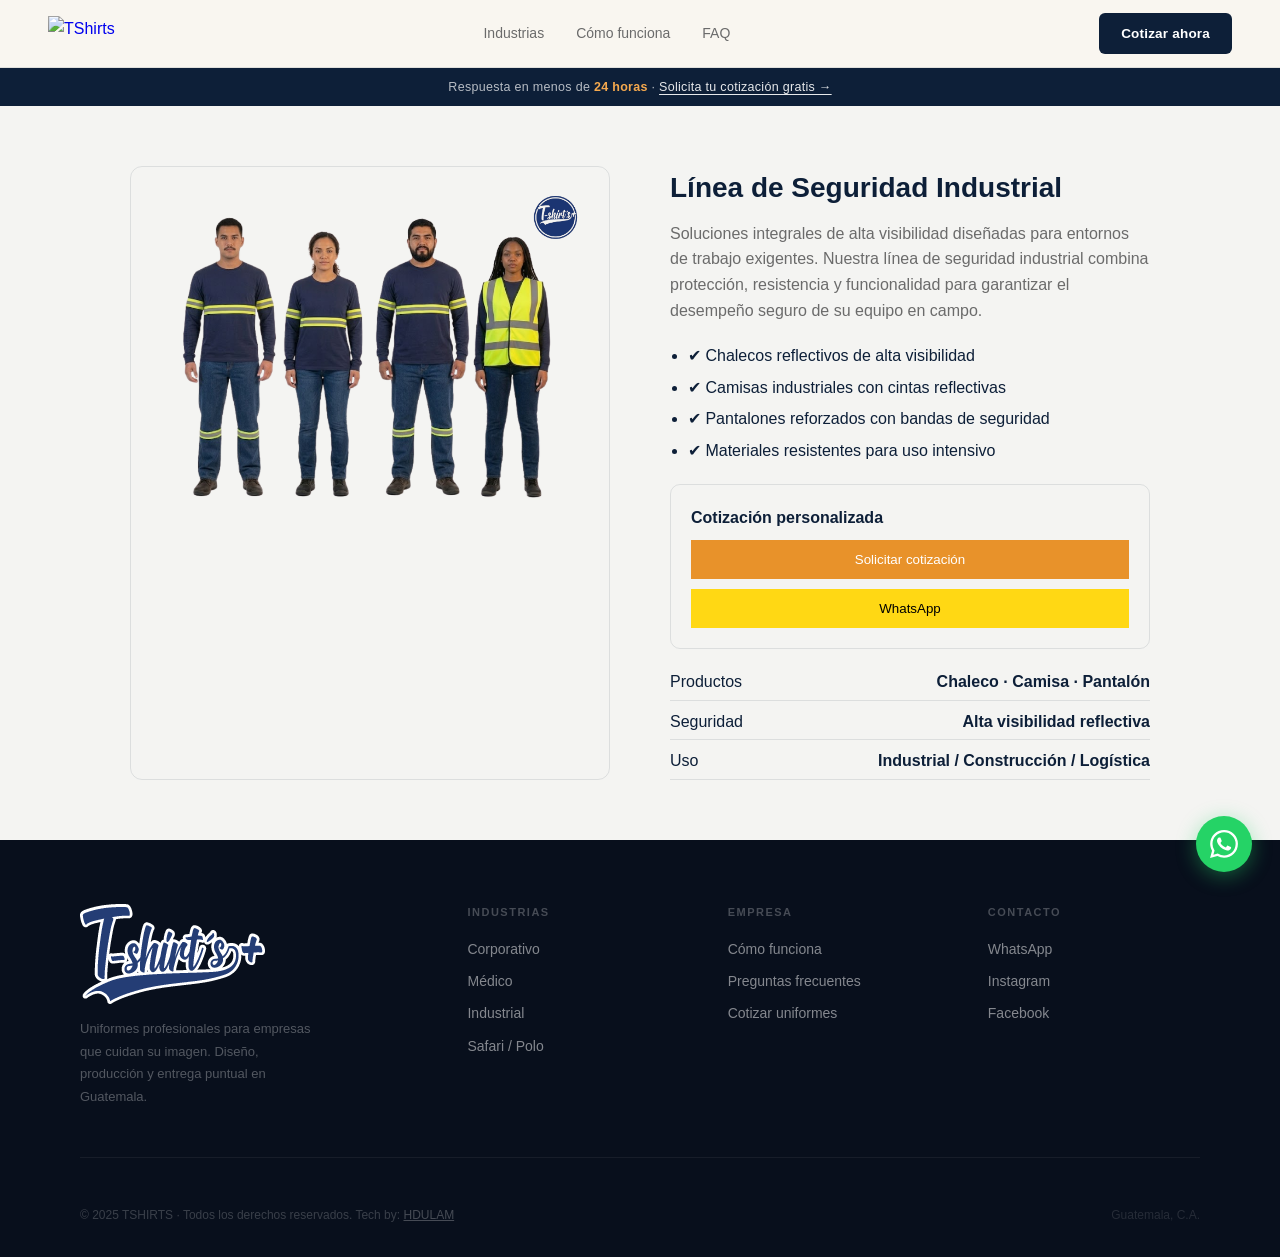
==== industrial/index.html @ 330a6325 "update" ====
<!DOCTYPE html>
<html lang="es">
<head>
  <meta charset="UTF-8">
  <meta name="viewport" content="width=device-width, initial-scale=1.0">
  <title>Producto — TShirts Guatemala</title>

  <link rel="stylesheet" href="../prodotto.css">
  <link rel="stylesheet" href="../style.css">
</head>

<body>


<nav>
  <a class="logo" href="#">
  <img src="img/logo.png" alt="TShirts">
</a>
  <div class="nav-links">
    <a href="#industrias">Industrias</a>
    <a href="#proceso">Cómo funciona</a>
    <a href="#faq">FAQ</a>
  </div>
  <a href="#cotizar" class="nav-cta">Cotizar ahora</a>
  <button class="nav-hamburger" id="hamburger" aria-label="Menú">
    <span></span><span></span><span></span>
  </button>
</nav>
<div class="topbar">
  Respuesta en menos de <strong>24 horas</strong> · <a href="#cotizar">Solicita tu cotización gratis →</a>
</div>

<!-- Menú móvil -->
<div class="mobile-menu" id="mobileMenu">
  <a href="#industrias" onclick="closeMobileMenu()">Industrias</a>
  <a href="#proceso" onclick="closeMobileMenu()">Cómo funciona</a>
  <a href="#faq" onclick="closeMobileMenu()">FAQ</a>
  <a href="#cotizar" class="mob-cta" onclick="closeMobileMenu()">Cotizar ahora</a>
</div>


<section class="product">

  <div class="product-img">
    <img src="../img/7.png" alt="">
  </div>

  <div class="product-info">

    <h1>Línea de Seguridad Industrial</h1>

    <p class="product-desc">
      Soluciones integrales de alta visibilidad diseñadas para entornos de trabajo exigentes. 
      Nuestra línea de seguridad industrial combina protección, resistencia y funcionalidad 
      para garantizar el desempeño seguro de su equipo en campo.
    </p>

    <ul class="bullets">
      <li>✔ Chalecos reflectivos de alta visibilidad</li>
      <li>✔ Camisas industriales con cintas reflectivas</li>
      <li>✔ Pantalones reforzados con bandas de seguridad</li>
      <li>✔ Materiales resistentes para uso intensivo</li>
    </ul>

    <div class="buy-box">
      <div class="price">Cotización personalizada</div>

    <a href="../beta.html#cotizar"><button class="btn-buy">Solicitar cotización</button></a>

      <a href="https://wa.me/50250173186"><button class="btn-cart">WhatsApp</button></a>
    </div>

    <div class="specs-inline">

      <div class="spec-item">
        <span>Productos</span>
        <strong>Chaleco · Camisa · Pantalón</strong>
      </div>

      <div class="spec-item">
        <span>Seguridad</span>
        <strong>Alta visibilidad reflectiva</strong>
      </div>

      <div class="spec-item">
        <span>Uso</span>
        <strong>Industrial / Construcción / Logística</strong>
      </div>

    </div>

  </div>

</section>



<!-- FOOTER -->
<footer>
  <div class="footer-grid">
    <div>
      <div class="footer-logo">  <img src="../img/logo.png" alt="TShirts"></div>
      <p class="footer-desc">Uniformes profesionales para empresas que cuidan su imagen. Diseño, producción y entrega puntual en Guatemala.</p>
    </div>
    <div class="footer-col">
      <h4>Industrias</h4>
      <a href="#industrias">Corporativo</a>
      <a href="#industrias">Médico</a>
      <a href="#industrias">Industrial</a>
      <a href="#industrias">Safari / Polo</a>
    </div>
    <div class="footer-col">
      <h4>Empresa</h4>
      <a href="#proceso">Cómo funciona</a>
      <a href="#faq">Preguntas frecuentes</a>
      <a href="#cotizar">Cotizar uniformes</a>
    </div>
    <div class="footer-col">
      <h4>Contacto</h4>
      <a href="#">WhatsApp</a>
      <a href="#">Instagram</a>
      <a href="#">Facebook</a>
    </div>
  </div>
  <div class="footer-bottom">
    <span>© 2025 TSHIRTS · Todos los derechos reservados. Tech by: <a id="reff" href="https://hdulam.com">HDULAM</a></span>
    <span style="color:rgba(255,255,255,0.12);">Guatemala, C.A.</span>
  </div>
</footer>

<a href="https://wa.me/50250173186" class="wa">
  <svg viewBox="0 0 24 24"><path d="M17.472 14.382c-.297-.149-1.758-.867-2.03-.967-.273-.099-.471-.148-.67.15-.197.297-.767.966-.94 1.164-.173.199-.347.223-.644.075-.297-.15-1.255-.463-2.39-1.475-.883-.788-1.48-1.761-1.653-2.059-.173-.297-.018-.458.13-.606.134-.133.298-.347.446-.52.149-.174.198-.298.298-.497.099-.198.05-.371-.025-.52-.075-.149-.669-1.612-.916-2.207-.242-.579-.487-.5-.669-.51-.173-.008-.371-.01-.57-.01-.198 0-.52.074-.792.372-.272.297-1.04 1.016-1.04 2.479 0 1.462 1.065 2.875 1.213 3.074.149.198 2.096 3.2 5.077 4.487.709.306 1.262.489 1.694.625.712.227 1.36.195 1.871.118.571-.085 1.758-.719 2.006-1.413.248-.694.248-1.289.173-1.413-.074-.124-.272-.198-.57-.347m-5.421 7.403h-.004a9.87 9.87 0 01-5.031-1.378l-.361-.214-3.741.982.998-3.648-.235-.374a9.86 9.86 0 01-1.51-5.26c.001-5.45 4.436-9.884 9.888-9.884 2.64 0 5.122 1.03 6.988 2.898a9.825 9.825 0 012.893 6.994c-.003 5.45-4.437 9.884-9.885 9.884m8.413-18.297A11.815 11.815 0 0012.05 0C5.495 0 .16 5.335.157 11.892c0 2.096.547 4.142 1.588 5.945L.057 24l6.305-1.654a11.882 11.882 0 005.683 1.448h.005c6.554 0 11.89-5.335 11.893-11.893a11.821 11.821 0 00-3.48-8.413z"/></svg>
</a>

<script>
// Hamburger menu
const hamburger = document.getElementById('hamburger');
const mobileMenu = document.getElementById('mobileMenu');
hamburger.addEventListener('click', () => {
  hamburger.classList.toggle('open');
  mobileMenu.classList.toggle('open');
  document.body.style.overflow = mobileMenu.classList.contains('open') ? 'hidden' : '';
});
function closeMobileMenu() {
  hamburger.classList.remove('open');
  mobileMenu.classList.remove('open');
  document.body.style.overflow = '';
}

// FAQ accordion
function toggleFQ(btn) {
  const fq = btn.closest('.fq');
  const a = btn.nextElementSibling;
  const icon = btn.querySelector('.fq-icon');
  const open = a.classList.contains('open');
  document.querySelectorAll('.fq-a').forEach(x => x.classList.remove('open'));
  document.querySelectorAll('.fq-icon').forEach(x => x.textContent = '+');
  document.querySelectorAll('.fq').forEach(x => x.classList.remove('open'));
  if (!open) {
    a.classList.add('open');
    icon.textContent = '−';
    fq.classList.add('open');
  }
}
</script>

</body>
</html>
---- prodotto.css ----
:root{
  --navy:#0d1f38;
  --amber:#e8922a;
  --border:#e5e5e5;
  --gray:#6b6b6b;
}

*{
  box-sizing:border-box;
  margin:0;
  padding:0;
}

body{
  font-family:sans-serif;
}

/* NAV */
nav{
  height:70px;
  padding:0 40px;
  display:flex;
  justify-content:space-between;
  align-items:center;
  border-bottom:1px solid var(--border);
}

.nav-links{
  display:flex;
  gap:20px;
}

.nav-links a{
  text-decoration:none;
  color:#444;
}

.nav-cta{
  background:var(--navy);
  color:#fff;
  padding:10px 18px;
  border-radius:6px;
}

/* PRODUCT (2 COLUMNAS) */
.product{
  max-width:1100px;
  margin:60px auto;
  display:grid;
  grid-template-columns: 1fr 1fr;
  gap:60px;
  padding:0 40px;
}

/* IMAGE */
.product-img{
  border:1px solid var(--border);
  border-radius:12px;
  padding:20px;
}

.product-img img{
  width:100%;
}

/* INFO */
.product-info h1{
  font-size:28px;
  margin-bottom:10px;
}

.product-desc{
  color:var(--gray);
  margin-bottom:20px;
}

.bullets{
  margin-bottom:20px;
  padding-left:18px;
}

.bullets li{
  margin-bottom:6px;
}

/* BUY BOX */
.buy-box{
  border:1px solid var(--border);
  padding:20px;
  border-radius:10px;
  margin-bottom:20px;
}

.price{
  font-weight:800;
  margin-bottom:10px;
}

.btn-buy{
  width:100%;
  background:var(--amber);
  color:#fff;
  padding:12px;
  border:none;
  margin-bottom:10px;
}

.btn-cart{
  width:100%;
  background:#ffd814;
  padding:12px;
  border:none;
}

/* SPECS INLINE */
.specs-inline{
  display:grid;
  gap:8px;
}

.spec-item{
  display:flex;
  justify-content:space-between;
  border-bottom:1px solid var(--border);
  padding-bottom:5px;
}

/* MOBILE */
@media(max-width:900px){
  .product{
    grid-template-columns:1fr;
    padding:0 20px;
  }
}
---- style.css ----
:root {
  --navy: #0d1f38;
  --navy-mid: #1a3356;
  --amber: #e8922a;
  --amber-light: #f5a94e;
  --cream: #f4f4f2;
  --white: #ffffff;
  --gray-light: #ebebea;
  --gray-text: #6b6b6b;
  --border: rgba(13,31,56,0.1);
  --font-head: 'Figtree', sans-serif;
  --font-body: 'Figtree', sans-serif;
}

*, *::before, *::after { box-sizing: border-box; margin: 0; padding: 0; }
html {
  scroll-behavior: smooth;
  overflow-x: hidden;
}

body {
  font-family: var(--font-body);
  background: var(--cream);
  color: var(--navy);
  font-size: 16px;
  line-height: 1.6;
  overflow-x: hidden;
  width: 100%;
}

/* ─── TOPBAR ─── */
.topbar {
  background: var(--navy);
  color: rgba(255,255,255,0.7);
  font-size: 12.5px;
  font-family: var(--font-body);
  letter-spacing: 0.3px;
  text-align: center;
  padding: 9px 20px;
}
.topbar strong { color: var(--amber-light); }
.topbar a { color: rgba(255,255,255,0.9); text-decoration: underline; text-underline-offset: 3px; }

/* ─── NAV ─── */
nav {
  position: sticky; top: 0; z-index: 200;
  background: rgba(249,246,240,0.94);
  backdrop-filter: blur(14px);
  -webkit-backdrop-filter: blur(14px);
  border-bottom: 1px solid var(--border);
  padding: 0 48px;
  height: 68px;
  display: flex; align-items: center; justify-content: space-between;
}
.logo {
  display: flex;
  align-items: center;
  text-decoration: none;
}

.logo img {
  height: 36px;   /* desktop */
  width: auto;
  object-fit: contain;
}

/* Tablet */
@media (max-width: 1024px) {
  .logo img {
    height: 32px;
  }
}

/* Mobile */
@media (max-width: 768px) {
  .logo img {
    height: 28px;
  }
}
.logo-dot { width: 8px; height: 8px; background: var(--amber); border-radius: 50%; margin-left: 3px; margin-bottom: 10px; }
.nav-links { display: flex; gap: 32px; }
.nav-links a {
  font-family: var(--font-body);
  font-size: 14px;
  font-weight: 500;
  color: var(--gray-text);
  text-decoration: none;
  transition: color 0.2s;
}
.nav-links a:hover { color: var(--navy); }
.nav-cta {
  background: var(--navy);
  color: #fff;
  font-weight: 600;
  font-size: 13.5px;
  letter-spacing: 0.2px;
  padding: 10px 22px;
  border-radius: 6px;
  text-decoration: none;
  transition: background 0.2s, transform 0.15s;
}
.nav-cta:hover { background: var(--navy-mid); transform: translateY(-1px); }

/* ─── HERO / JUMBOTRON ─── */
.hero {
  position: relative;
  min-height: 82vh;

  display: flex;
  align-items: center;     /* vertical center */
  justify-content: center; /* horizontal center */

  text-align: center;

  padding: 120px 40px;
}

/* Background image layer */
.hero::before {
  content: '';
  position: absolute;
  inset: 0;

  background: url('img/sfondo.jpg') center/cover no-repeat;

  filter: blur(2px);
  transform: scale(1); /* avoids blur edges */

  z-index: 0;
}

/* Blue overlay */
.hero::after {
  content: '';
  position: absolute;
  inset: 0;

  background: rgba(13, 31, 56, 0.75); /* your navy */

  z-index: 1;
}

/* Content stays above */
.hero > * {
  position: relative;
  z-index: 2;
  overflow: hidden;
}


/* Lado izquierdo: ahora es el contenedor centrado */
.hero-left {
  display: flex;
  flex-direction: column;
  align-items: center;     /* center children horizontally */
  justify-content: center;

  text-align: center;

  max-width: 780px;
  width: 100%;
  margin: 0 auto;          /* 👈 ensures centering */

  position: relative;
  z-index: 2;
}

.hero-tag {
  display: inline-flex;
  align-items: center;
  gap: 8px;
  font-size: 11px;
  font-weight: 600;
  letter-spacing: 2px;
  text-transform: uppercase;
  color: var(--amber);
  margin-bottom: 28px;
}
.hero-tag::before {
  content: '';
  display: block;
  width: 20px;
  height: 2px;
  background: var(--amber);
  flex-shrink: 0;
}
.hero-tag::after {
  content: '';
  display: block;
  width: 20px;
  height: 2px;
  background: var(--amber);
  flex-shrink: 0;
}

.hero h1 {
  font-size: clamp(38px, 5.5vw, 68px);
  font-weight: 800;
  line-height: 1.06;
  letter-spacing: -1.5px;
  color: #fff;
  margin-bottom: 24px;
}
.hero h1 em {
  font-style: normal;
  color: var(--amber);
}

.hero-sub {
  font-size: 17px;
  font-weight: 400;
  color: rgba(255,255,255,0.55);
  line-height: 1.7;
  max-width: 520px;
  margin-bottom: 40px;
}

.hero-btns {
  display: flex;
  gap: 14px;
  align-items: center;
  flex-wrap: wrap;
  justify-content: center;
  margin-bottom: 56px;
}

.btn-primary {
  background: var(--amber);
  color: #fff;
  font-weight: 700;
  font-size: 15px;
  padding: 14px 32px;
  border-radius: 6px;
  text-decoration: none;
  display: inline-block;
  transition: background 0.2s, transform 0.15s, box-shadow 0.2s;
  box-shadow: 0 4px 20px rgba(232,146,42,0.4);
}
.btn-primary:hover {
  background: #d47e1e;
  transform: translateY(-1px);
  box-shadow: 0 8px 28px rgba(232,146,42,0.5);
}

.btn-ghost {
  font-size: 14px;
  font-weight: 600;
  color: rgba(255,255,255,0.7);
  text-decoration: none;
  display: inline-flex;
  align-items: center;
  gap: 5px;
  transition: color 0.2s;
}
.btn-ghost:hover { color: #fff; }

.hero-proof {
  display: flex;
  gap: 32px;
  padding-top: 32px;
  border-top: 1px solid rgba(255,255,255,0.1);
  justify-content: center;
}
.hero-proof-item {
  display: flex;
  flex-direction: column;
  align-items: center;
}
.hero-proof-n {
  font-size: 24px;
  font-weight: 800;
  color: #fff;
  letter-spacing: -0.5px;
}
.hero-proof-l {
  font-size: 11.5px;
  color: rgba(255,255,255,0.4);
  font-weight: 400;
}
.hero-proof-divider {
  width: 1px;
  background: rgba(255,255,255,0.1);
  align-self: stretch;
}

/* ─── (imagen placeholder ya no se usa en jumbotron) ─── */
.hero-img-placeholder,
.hero-img-placeholder svg,
.hero-img-placeholder-label,
.hero-img-placeholder-sub { display: none; }


/* ─── LOGOS / TRUST ─── */
.trust-bar {
  background: #fff;
  border-bottom: 1px solid var(--border);
  padding: 22px 80px;
  display: flex;
  align-items: center;
  gap: 40px;
}
.trust-label {
  font-size: 12px;
  font-weight: 500;
  letter-spacing: 0.5px;
  color: black;
  white-space: nowrap;
  flex-shrink: 0;
}
.trust-divider { width: 1px; height: 20px; background: var(--border); flex-shrink: 0; }
.trust-logos {
  display: flex;
  align-items: center;
  gap: 36px;
  flex-wrap: wrap;
}
.trust-logo-item {
  font-family: var(--font-head);
  font-size: 13px;
  font-weight: 700;
  color: darkgray;
  letter-spacing: 0.5px;
  text-transform: uppercase;
}

/* ─── INDUSTRIAS ─── */
.ind-section {
  padding: 100px 80px;
  background: var(--cream);
}
.section-header {
  display: flex;
  align-items: flex-end;
  justify-content: space-between;
  margin-bottom: 56px;
  gap: 40px;
}
.section-label {
  font-size: 11px;
  font-weight: 600;
  letter-spacing: 2px;
  text-transform: uppercase;
  color: var(--amber);
  margin-bottom: 12px;
}
.section-title {
  font-family: var(--font-head);
  font-size: clamp(28px, 3vw, 40px);
  font-weight: 800;
  letter-spacing: -0.8px;
  color: var(--navy);
  line-height: 1.1;
}
.section-sub {
  font-size: 15px;
  color: var(--gray-text);
  line-height: 1.75;
  max-width: 400px;
  font-weight: 300;
}

.ind-grid {
  display: grid;
  grid-template-columns: repeat(3, 1fr);
  gap: 16px;
}

.ind-card {
  background: #fff;
  border: 1px solid var(--border);
  border-radius: 18px;
  padding: 32px 24px;
  transition: transform 0.2s, box-shadow 0.2s, border-color 0.2s;
  cursor: default;
  position: relative;
  overflow: hidden;
}
.ind-card::before {
  content: '';
  position: absolute;
  top: 0; left: 0; right: 0;
  height: 3px;
  background: var(--amber);
  transform: scaleX(0);
  transform-origin: left;
  transition: transform 0.3s ease;
}
.ind-card:hover {
  transform: translateY(-4px);
  box-shadow: 0 16px 40px rgba(13,31,56,0.1);
  border-color: rgba(13,31,56,0.18);
}
.ind-card:hover::before { transform: scaleX(1); }

.ind-icon-wrap {
  width: 52px; height: 52px;
  background: var(--cream);
  border-radius: 12px;
  display: flex; align-items: center; justify-content: center;
  font-size: 26px;
  margin-bottom: 20px;
}
.ind-name {
  font-family: var(--font-head);
  font-size: 17px;
  font-weight: 700;
  color: var(--navy);
  margin-bottom: 8px;
}
.ind-desc {
  font-size: 13.5px;
  color: var(--gray-text);
  line-height: 1.65;
  margin-bottom: 20px;
  font-weight: 300;
}
.ind-link {
  font-size: 13px;
  font-weight: 600;
  font-family: var(--font-head);
  color: var(--navy);
  text-decoration: none;
  display: inline-flex;
  align-items: center;
  gap: 5px;
}
.ind-link:hover { color: var(--amber); }

/* ─── POR QUÉ ─── */
.why-section {
  background: var(--navy);
  padding: 100px 80px;
  position: relative;
  overflow: hidden;
}
.why-section::before {
  content: '';
  position: absolute;
  top: 0; right: 0;
  width: 500px; height: 500px;
  background: radial-gradient(circle at top right, rgba(232,146,42,0.12) 0%, transparent 60%);
  pointer-events: none;
  max-width: 100%;
}

.why-section .section-label { color: rgba(232,146,42,0.8); }
.why-section .section-title { color: #fff; }

.why-grid {
  display: grid;
  grid-template-columns: 1fr 1fr;
  gap: 80px;
  margin-top: 56px;
  align-items: start;
  position: relative;
  z-index: 1;
}

.why-list {
  display: flex;
  flex-direction: column;
  gap: 36px;
}
.why-item { display: flex; gap: 20px; align-items: flex-start; }
.why-num {
  font-family: var(--font-head);
  font-size: 11px;
  font-weight: 800;
  letter-spacing: 1px;
  color: var(--amber);
  opacity: 0.6;
  padding-top: 3px;
  flex-shrink: 0;
  width: 24px;
}
.why-body strong {
  display: block;
  font-family: var(--font-head);
  font-size: 16px;
  font-weight: 700;
  color: #fff;
  margin-bottom: 6px;
}
.why-body span {
  font-size: 14px;
  color: rgba(255,255,255,0.45);
  line-height: 1.7;
  font-weight: 300;
}

.why-stats {
  background: rgba(255,255,255,0.04);
  border: 1px solid rgba(255,255,255,0.1);
  border-radius: 20px;
  padding: 40px;
}
.why-stats-title {
  font-family: var(--font-head);
  font-size: 13px;
  font-weight: 600;
  letter-spacing: 1.5px;
  text-transform: uppercase;
  color: rgba(255,255,255,0.3);
  margin-bottom: 32px;
}
.why-stat {
  display: flex;
  justify-content: space-between;
  align-items: baseline;
  padding: 20px 0;
  border-bottom: 1px solid rgba(255,255,255,0.06);
}
.why-stat:last-child { border-bottom: none; }
.wlabel {
  font-size: 14px;
  color: rgba(255,255,255,0.5);
}
.wval {
  font-family: var(--font-head);
  font-size: 28px;
  font-weight: 800;
  color: #fff;
}
.wbadge {
  font-size: 11px;
  background: rgba(232,146,42,0.2);
  color: var(--amber-light);
  padding: 3px 10px;
  border-radius: 100px;
  font-weight: 600;
  margin-left: 8px;
}
.form-info-icon i {
  color: #fff;
}

/* ─── PROCESO ─── */
.proceso-section {
  padding: 100px 80px;
  background: var(--cream);
}

.steps {
  display: grid;
  grid-template-columns: repeat(5, 1fr);
  gap: 0;
  margin-top: 64px;
  position: relative;
}
.steps::before {
  content: '';
  position: absolute;
  top: 26px;
  left: calc(12.5% + 13px);
  right: calc(12.5% + 13px);
  height: 1px;
  background: linear-gradient(90deg, var(--amber) 0%, var(--border) 100%);
}

.step { padding: 0 28px; text-align: center; }
.step-num {
  width: 52px; height: 52px;
  border-radius: 50%;
  background: var(--navy);
  color: #fff;
  font-family: var(--font-head);
  font-size: 17px;
  font-weight: 800;
  display: flex; align-items: center; justify-content: center;
  margin: 0 auto 24px;
  position: relative; z-index: 1;
  border: 3px solid var(--cream);
  box-shadow: 0 0 0 1px var(--navy);
}
.step:first-child .step-num {
  background: var(--amber);
  box-shadow: 0 0 0 1px var(--amber), 0 4px 16px rgba(232,146,42,0.3);
}
.step-title {
  font-family: var(--font-head);
  font-size: 15px;
  font-weight: 700;
  color: var(--navy);
  margin-bottom: 10px;
}
.step-desc {
  font-size: 13.5px;
  color: var(--gray-text);
  line-height: 1.7;
  font-weight: 300;
}

/* ─── PRODUCTOS ─── */
.prod-section {
  background: #fff;
  padding: 100px 80px;
}
.product-layout {
  display: grid;
  grid-template-columns: 1fr 1fr;
  gap: 60px;
  max-width: 1100px;
  margin: 0 auto;
  align-items: start;
}
.prod-grid {
  display: grid;
  grid-template-columns: repeat(3, 1fr);
  gap: 20px;
  margin-top: 56px;
}

.prod-card {
  border: 1px solid var(--border);
  border-radius: 18px;
  overflow: hidden;
  transition: transform 0.25s, box-shadow 0.25s;
}
.prod-card:hover {
  transform: translateY(-5px);
  box-shadow: 0 20px 50px rgba(13,31,56,0.1);
}
.prod-img {
  height: 200px;
  display: flex;
  align-items: center;
  justify-content: center;
  font-size: 80px;
  position: relative;
}
.prod-img-1 { background: linear-gradient(135deg, #e8f4ff 0%, #d0e7f8 100%); }
.prod-img-2 { background: linear-gradient(135deg, #edf7ec 0%, #d3ecd2 100%); }
.prod-img-3 { background: linear-gradient(135deg, #fff4e8 0%, #ffe0c2 100%); }

.prod-pill {
  position: absolute;
  top: 16px; left: 16px;
  font-size: 11px;
  font-weight: 700;
  font-family: var(--font-head);
  padding: 5px 12px;
  border-radius: 100px;
  letter-spacing: 0.3px;
}
.pill-amber { background: var(--amber); color: #fff; }
.pill-navy { background: var(--navy); color: #fff; }

.prod-body { padding: 22px 24px 28px; }
.prod-name {
  font-family: var(--font-head);
  font-size: 17px;
  font-weight: 700;
  color: var(--navy);
  margin-bottom: 4px;
}
.prod-use {
  font-size: 13px;
  color: var(--gray-text);
  margin-bottom: 18px;
  font-weight: 300;
}
.prod-cta {
  font-size: 13px;
  font-weight: 700;
  font-family: var(--font-head);
  color: var(--amber);
  text-decoration: none;
  display: inline-flex;
  align-items: center;
  gap: 5px;
}
.prod-cta:hover { color: var(--navy); }

/* ─── MID CTA ─── */
.mid-cta {
  background: var(--amber);
  padding: 72px 80px;
  display: flex;
  align-items: center;
  justify-content: space-between;
  gap: 48px;
  position: relative;
  overflow: hidden;
}
.mid-cta::before {
  content: '';
  position: absolute;
  right: -60px; top: -100px;
  width: 400px; height: 400px;
  background: radial-gradient(circle, rgba(255,255,255,0.12) 0%, transparent 60%);
  pointer-events: none;
}
.mid-cta-text { position: relative; z-index: 1; }
.mid-cta h2 {
  font-family: var(--font-head);
  font-size: clamp(24px, 2.8vw, 36px);
  font-weight: 800;
  letter-spacing: -0.8px;
  color: #fff;
  margin-bottom: 8px;
  line-height: 1.1;
}
.mid-cta p {
  font-size: 16px;
  color: rgba(255,255,255,0.75);
  font-weight: 300;
}
.btn-white {
  background: #fff;
  color: var(--amber);
  font-weight: 800;
  font-size: 15px;
  padding: 15px 34px;
  border-radius: 6px;
  text-decoration: none;
  white-space: nowrap;
  transition: transform 0.15s, box-shadow 0.2s;
  position: relative; z-index: 1;
  box-shadow: 0 4px 20px rgba(0,0,0,0.15);
}
.btn-white:hover {
  transform: translateY(-2px);
  box-shadow: 0 8px 30px rgba(0,0,0,0.2);
}

/* ─── FAQ ─── */
.faq-section {
  padding: 100px 80px;
  background: var(--cream);
}

.faq-layout {
  display: grid;
  grid-template-columns: 1fr 1.8fr;
  gap: 100px;
  margin-top: 56px;
  align-items: start;
}
.faq-intro-sub {
  font-size: 15px;
  color: var(--gray-text);
  line-height: 1.75;
  margin-top: 14px;
  margin-bottom: 28px;
  font-weight: 300;
}

.fq {
  border-bottom: 1px solid var(--border);
}
.fq-q {
  padding: 22px 0;
  display: flex;
  justify-content: space-between;
  cursor: pointer;
  font-family: var(--font-head);
  font-size: 15px;
  font-weight: 700;
  color: var(--navy);
  gap: 16px;
  align-items: center;
  transition: color 0.2s;
}
.fq-q:hover { color: var(--amber); }
.fq-icon {
  width: 28px; height: 28px;
  border-radius: 50%;
  background: var(--gray-light);
  display: flex; align-items: center; justify-content: center;
  font-size: 18px;
  color: var(--navy);
  flex-shrink: 0;
  transition: background 0.2s, color 0.2s;
}
.fq.open .fq-icon {
  background: var(--amber);
  color: #fff;
}
.fq-a {
  max-height: 0;
  overflow: hidden;
  font-size: 14.5px;
  color: var(--gray-text);
  line-height: 1.75;
  font-weight: 300;
  transition: max-height 0.35s ease, padding 0.3s;
}
.fq-a.open { max-height: 200px; padding-bottom: 22px; }

/* ─── FORM ─── */
.form-section {
  background: var(--navy);
  padding: 100px 80px;
  position: relative;
  overflow: hidden;
}
.form-section::before {
  content: '';
  position: absolute;
  bottom: -100px; left: -60px;
  width: 500px; height: 500px;
  background: radial-gradient(circle, rgba(232,146,42,0.1) 0%, transparent 60%);
  pointer-events: none;
}
.form-section .section-label { color: rgba(232,146,42,0.8); }
.form-section .section-title { color: #fff; }
.form-section .section-sub-hero {
  font-size: 16px;
  color: rgba(255,255,255,0.45);
  margin-top: 12px;
  font-weight: 300;
}

.form-layout {
  display: grid;
  grid-template-columns: 1fr 1.3fr;
  gap: 80px;
  margin-top: 56px;
  align-items: start;
  position: relative;
  z-index: 1;
}

.form-info {
  display: flex;
  flex-direction: column;
  gap: 28px;
}
.form-info-item { display: flex; gap: 16px; align-items: flex-start; }
.form-info-icon {
  width: 44px; height: 44px;
  border-radius: 11px;
  background: rgba(255,255,255,0.07);
  display: flex; align-items: center; justify-content: center;
  font-size: 20px;
  flex-shrink: 0;
}
.form-info-text strong {
  display: block;
  font-family: var(--font-head);
  font-size: 15px;
  font-weight: 700;
  color: #fff;
  margin-bottom: 3px;
}
.form-info-text span {
  font-size: 13px;
  color: rgba(255,255,255,0.4);
  line-height: 1.5;
}

.form-box {
  background: #fff;
  border-radius: 20px;
  padding: 40px;
}
.form-row { display: grid; grid-template-columns: 1fr 1fr; gap: 14px; }
.field { display: flex; flex-direction: column; gap: 7px; margin-bottom: 14px; }
.field label {
  font-family: var(--font-head);
  font-size: 11px;
  font-weight: 700;
  text-transform: uppercase;
  letter-spacing: 1px;
  color: var(--navy);
}
.field input, .field select, .field textarea {
  border: 1.5px solid var(--border);
  border-radius: 10px;
  padding: 12px 15px;
  font-family: var(--font-body);
  font-size: 14px;
  color: var(--navy);
  outline: none;
  background: var(--cream);
  transition: border-color 0.2s, background 0.2s;
  appearance: none;
}
.field input:focus, .field select:focus, .field textarea:focus {
  border-color: var(--amber);
  background: #fff;
}
.field input::placeholder, .field textarea::placeholder { color: #bbb; }
.field select { cursor: pointer; }

.form-btn {
  background: var(--amber);
  color: #fff;
  border: none;
  cursor: pointer;
  width: 100%;
  padding: 15px;
  border-radius: 6px;
  font-family: var(--font-head);
  font-weight: 700;
  font-size: 15px;
  letter-spacing: 0.2px;
  transition: background 0.2s, transform 0.15s, box-shadow 0.2s;
  box-shadow: 0 4px 16px rgba(232,146,42,0.3);
  margin-top: 4px;
}
.form-btn:hover {
  background: #d47e1e;
  transform: translateY(-1px);
  box-shadow: 0 6px 22px rgba(232,146,42,0.38);
}
.form-micro {
  text-align: center;
  font-size: 12px;
  color: #bbb;
  margin-top: 12px;
  letter-spacing: 0.3px;
}

/* ─── FOOTER ─── */
footer {
  background: #080f1c;
  padding: 64px 80px 32px;
}
.footer-grid {
  display: grid;
  grid-template-columns: 1.6fr 1fr 1fr 1fr;
  gap: 48px;
  margin-bottom: 48px;
  padding-bottom: 48px;
  border-bottom: 1px solid rgba(255,255,255,0.06);
}
.footer-logo {
  font-family: var(--font-head);
  font-size: 20px;
  font-weight: 800;
  letter-spacing: -0.5px;
  color: #fff;
  display: flex; align-items: center; gap: 3px;
  margin-bottom: 14px;
}
.footer-logo-dot { width: 7px; height: 7px; background: var(--amber); border-radius: 50%; margin-left: 2px; margin-bottom: 9px; }
.footer-desc {
  font-size: 13px;
  color: rgba(255,255,255,0.3);
  line-height: 1.75;
  font-weight: 300;
  max-width: 240px;
}
.footer-col h4 {
  font-family: var(--font-head);
  font-size: 11px;
  font-weight: 700;
  text-transform: uppercase;
  letter-spacing: 1.5px;
  color: rgba(255,255,255,0.25);
  margin-bottom: 16px;
}
#reff{
    color: rgba(255,255,255,0.25);
}
.footer-col a {
  display: block;
  font-size: 14px;
  color: rgba(255,255,255,0.5);
  text-decoration: none;
  margin-bottom: 10px;
  font-weight: 300;
  transition: color 0.2s;
}
.footer-col a:hover { color: #fff; }
.footer-bottom {
  font-size: 12px;
  color: rgba(255,255,255,0.2);
  display: flex;
  justify-content: space-between;
  align-items: center;
}

/* ─── WHATSAPP ─── */
.wa {
  position: fixed;
  bottom: 28px; right: 28px;
  z-index: 999;
  width: 56px; height: 56px;
  border-radius: 50%;
  background: #25D366;
  display: flex; align-items: center; justify-content: center;
  box-shadow: 0 4px 20px rgba(37,211,102,0.4);
  text-decoration: none;
  transition: transform 0.2s, box-shadow 0.2s;
}
.wa:hover {
  transform: scale(1.08);
  box-shadow: 0 8px 28px rgba(37,211,102,0.5);
}
.wa svg { width: 28px; height: 28px; fill: #fff; }

/* ─── ANIMATIONS ─── */
@keyframes fadeUp {
  from { opacity: 0; transform: translateY(24px); }
  to { opacity: 1; transform: translateY(0); }
}
.hero-left > * { animation: fadeUp 0.6s ease both; }
.hero-tag { animation-delay: 0.1s; }
.hero h1 { animation-delay: 0.2s; }
.hero-sub { animation-delay: 0.3s; }
.hero-btns { animation-delay: 0.4s; }
.hero-proof { animation-delay: 0.5s; }

/* ─── HAMBURGER ─── */
.nav-hamburger {
  display: none;
  flex-direction: column;
  gap: 5px;
  cursor: pointer;
  padding: 6px;
  background: none;
  border: none;
  z-index: 300;
}
.nav-hamburger span {
  display: block;
  width: 24px;
  height: 2px;
  background: var(--navy);
  border-radius: 2px;
  transition: transform 0.3s, opacity 0.3s;
}
.nav-hamburger.open span:nth-child(1) { transform: translateY(7px) rotate(45deg); }
.nav-hamburger.open span:nth-child(2) { opacity: 0; }
.nav-hamburger.open span:nth-child(3) { transform: translateY(-7px) rotate(-45deg); }

.mobile-menu {
  display: none;
  position: fixed;
  inset: 0;
  top: 68px;
  background: #fff;
  z-index: 199;
  flex-direction: column;
  padding: 32px 24px;
  gap: 0;
  border-top: 1px solid var(--border);
}
.mobile-menu.open { display: flex; }
.mobile-menu a {
  font-size: 18px;
  font-weight: 600;
  color: var(--navy);
  text-decoration: none;
  padding: 18px 0;
  border-bottom: 1px solid var(--border);
}
.mobile-menu a:last-child { border-bottom: none; }
.mobile-menu .mob-cta {
  margin-top: 24px;
  background: var(--amber);
  color: #fff;
  text-align: center;
  padding: 16px;
  border-radius: 6px;
  border-bottom: none;
  font-size: 16px;
}

/* ════════════════════════════════════════
   RESPONSIVE — Tablet: 1024px
════════════════════════════════════════ */
@media (max-width: 1024px) {
  nav { padding: 0 28px; }

  .hero { min-height: 75vh; padding: 80px 40px; }
  .hero-left { max-width: 680px; }

  section, .ind-section, .why-section, .proceso-section,
  .prod-section, .faq-section, .form-section { padding: 72px 40px; }
  footer { padding: 56px 40px 28px; }
  .mid-cta { padding: 56px 40px; gap: 32px; }
  .trust-bar { padding: 20px 40px; gap: 24px; }

  .ind-grid { grid-template-columns: repeat(2, 1fr); }
  .why-grid { grid-template-columns: 1fr; gap: 48px; }
  .steps { gap: 0; }
  .steps::before { left: 8%; right: 8%; }
  .prod-grid { grid-template-columns: repeat(2, 1fr); }
  .faq-layout { gap: 48px; grid-template-columns: 1fr 2fr; }
  .form-layout { grid-template-columns: 1fr; gap: 48px; }
  .footer-grid { grid-template-columns: 1fr 1fr; gap: 32px; }

  /* Form info en tablet: fila horizontal */
  .form-info { flex-direction: row; flex-wrap: wrap; gap: 20px; }
  .form-info-item { flex: 1 1 calc(50% - 10px); }
}

/* ════════════════════════════════════════
   RESPONSIVE — Mobile: 768px
════════════════════════════════════════ */
@media (max-width: 768px) {
  /* Nav */
  nav { padding: 0 20px; height: 60px; }
  .nav-links { display: none; }
  .nav-cta { display: none; }
  .nav-hamburger { display: flex; }
  .mobile-menu { top: 60px; }

  /* Topbar */
  .topbar { font-size: 11.5px; padding: 8px 16px; }
  .topbar br { display: none; }

  /* Hero jumbotron mobile */
  .hero {
    min-height: auto;
    padding: 72px 24px 64px;
  }
  .hero-left { max-width: 100%; }
  .hero h1 { font-size: 34px; letter-spacing: -0.8px; }
  .hero-sub { font-size: 15px; max-width: 100%; }
  .hero-btns { flex-direction: column; align-items: stretch; }
  .btn-primary, .btn-ghost { text-align: center; justify-content: center; width: 100%; }
  .hero-proof { gap: 20px; flex-wrap: wrap; }
  .hero-proof-n { font-size: 20px; }

  /* Trust bar */
  .trust-bar {
    padding: 16px 20px;
    flex-wrap: wrap;
    gap: 12px;
    flex-direction: column;
    align-items: flex-start;
  }
  .trust-divider { display: none; }
  .trust-logos { gap: 14px; }

  /* Secciones */
  .ind-section, .why-section, .proceso-section,
  .prod-section, .faq-section, .form-section,
  section { padding: 56px 20px; }
  footer { padding: 48px 20px 24px; }
  .mid-cta {
    padding: 48px 20px;
    flex-direction: column;
    gap: 24px;
    text-align: center;
  }
  .mid-cta h2 { font-size: 26px; }
  .btn-white { width: 100%; text-align: center; }

  /* Section headers */
  .section-header { flex-direction: column; align-items: flex-start; gap: 16px; }
  .section-sub { max-width: 100%; }
  .section-title { font-size: 26px; }

  /* Industrias */
  .ind-grid { grid-template-columns: 1fr; gap: 14px; }

  /* Por qué */
  .why-grid { grid-template-columns: 1fr; gap: 40px; }
  .why-stats { padding: 28px 24px; }
  .wval { font-size: 22px; }

  /* Proceso */
  .steps {
    grid-template-columns: 1fr;
    gap: 32px;
  }
  .steps::before { display: none; }
  .step {
    text-align: left;
    display: flex;
    gap: 20px;
    align-items: flex-start;
    padding: 0;
  }
  .step-num { margin: 0; flex-shrink: 0; width: 44px; height: 44px; font-size: 15px; }
  .step-title { text-align: left; }
  .step-desc { text-align: left; }

  /* Productos */
  .prod-grid { grid-template-columns: 1fr; gap: 16px; }

  /* FAQ */
  .faq-layout { grid-template-columns: 1fr; gap: 32px; }
  .fq-q { font-size: 14px; padding: 18px 0; }

  /* Form */
  .form-layout { grid-template-columns: 1fr; gap: 36px; }
  .form-row { grid-template-columns: 1fr; gap: 0; }
  .form-box { padding: 24px 20px; border-radius: 14px; }
  .form-info { flex-direction: column; gap: 20px; }
  .form-info-item { flex: none; }
  .field input,
  .field select,
  .field textarea { width: 100%; }

  /* Footer */
  .footer-grid { grid-template-columns: 1fr 1fr; gap: 28px; }
  .footer-bottom { flex-direction: column; gap: 8px; text-align: center; }

  /* WhatsApp */
  .wa { bottom: 20px; right: 20px; width: 50px; height: 50px; }
  .wa svg { width: 24px; height: 24px; }
}

/* ════════════════════════════════════════
   RESPONSIVE — Small mobile: 480px
════════════════════════════════════════ */
@media (max-width: 480px) {
  .hero h1 { font-size: 29px; letter-spacing: -0.5px; }
  .hero-proof { justify-content: space-between; }
  .hero-proof-divider { display: none; }

  .trust-logos { display: none; }

  .ind-card { padding: 24px 18px; }

  .why-stats { padding: 24px 16px; }
  .footer-grid { grid-template-columns: 1fr; gap: 32px; }
  .footer-desc { max-width: 100%; }

  .prod-img { height: 160px; font-size: 60px; }

  .form-box { padding: 20px 16px; }
  .form-row { gap: 0; }

  .mid-cta h2 { font-size: 22px; }
  .mid-cta p { font-size: 14px; }

  .faq-layout { margin-top: 32px; }
  .fq-q { font-size: 13.5px; }

  .section-title { font-size: 24px; }
  .step-num { width: 40px; height: 40px; font-size: 14px; }
}


.card-img {
  width: 100%;
  aspect-ratio: 4 / 3;
  overflow: hidden;
  border-radius: 12px;
}

.card-img img {
  width: 100%;
  height: 100%;
  object-fit: cover;
}


.card-badge {
  position: absolute;
  top: 10px;
  left: 10px;
  background: var(--navy);
  color: #fff;
  font-size: 11px;
  font-weight: 600;
  padding: 4px 10px;
  border-radius: 100px;
}

.card-features {
  list-style: none;
  padding: 0;
  margin: 10px 0 18px;
  font-size: 13px;
  color: var(--gray-text);
}

.card-features li {
  margin-bottom: 4px;
}
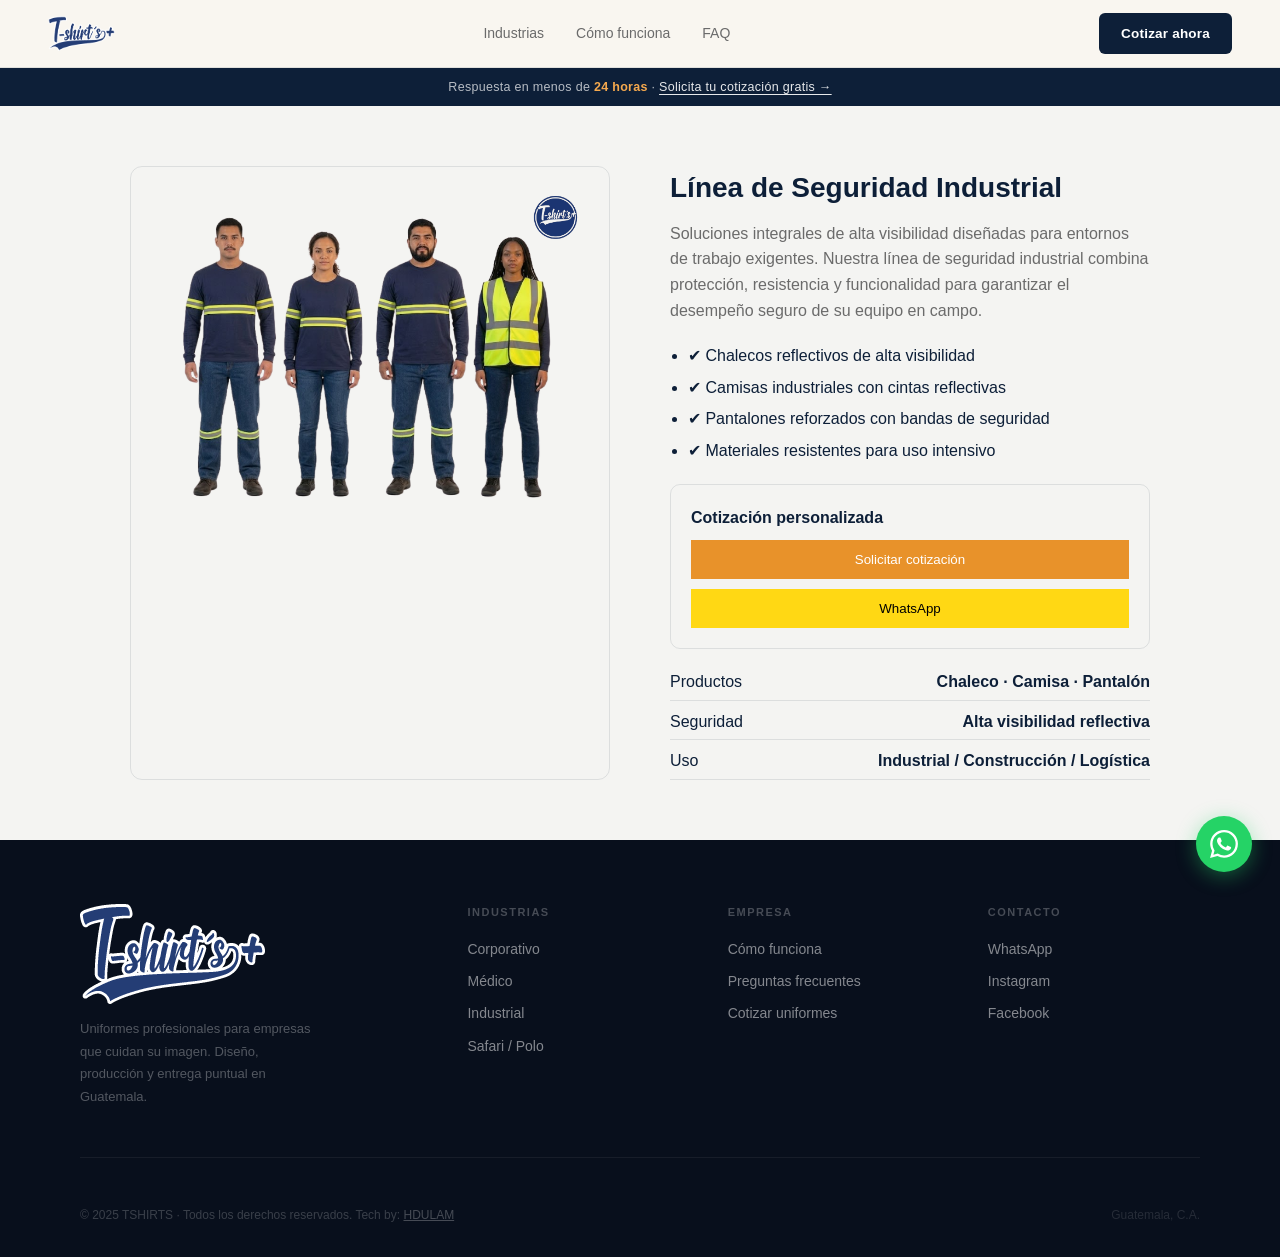
==== commit 614e25e7: "launch" ====
--- a/industrial/index.html
+++ b/industrial/index.html
@@ -14,7 +14,7 @@
 
 <nav>
   <a class="logo" href="#">
-  <img src="img/logo.png" alt="TShirts">
+  <img src="../img/logo.png" alt="TShirts">
 </a>
   <div class="nav-links">
     <a href="#industrias">Industrias</a>
@@ -65,7 +65,7 @@
     <div class="buy-box">
       <div class="price">Cotización personalizada</div>
 
-    <a href="../beta.html#cotizar"><button class="btn-buy">Solicitar cotización</button></a>
+    <a href="../index.html#cotizar"><button class="btn-buy">Solicitar cotización</button></a>
 
       <a href="https://wa.me/50250173186"><button class="btn-cart">WhatsApp</button></a>
     </div>
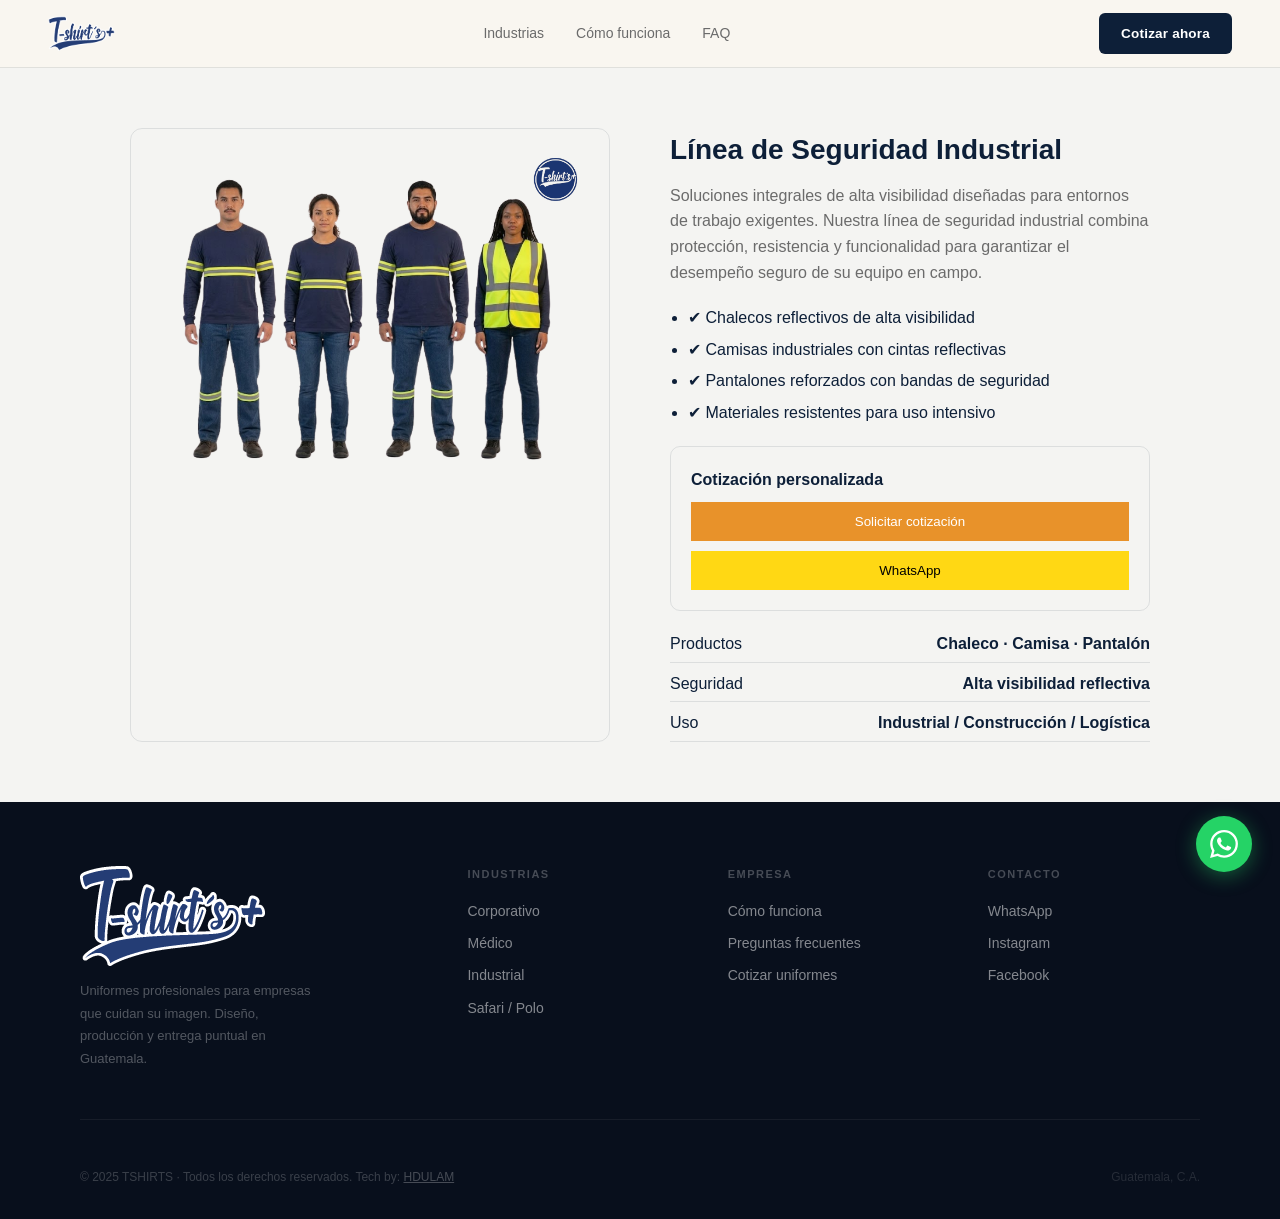
==== commit b0573793: "update" ====
--- a/industrial/index.html
+++ b/industrial/index.html
@@ -17,25 +17,22 @@
   <img src="../img/logo.png" alt="TShirts">
 </a>
   <div class="nav-links">
-    <a href="#industrias">Industrias</a>
-    <a href="#proceso">Cómo funciona</a>
-    <a href="#faq">FAQ</a>
+    <a href="../index.html#catalogo">Industrias</a>
+    <a href="../index.html#proceso">Cómo funciona</a>
+    <a href="../index.html#faq">FAQ</a>
   </div>
   <a href="#cotizar" class="nav-cta">Cotizar ahora</a>
   <button class="nav-hamburger" id="hamburger" aria-label="Menú">
     <span></span><span></span><span></span>
   </button>
 </nav>
-<div class="topbar">
-  Respuesta en menos de <strong>24 horas</strong> · <a href="#cotizar">Solicita tu cotización gratis →</a>
-</div>
 
 <!-- Menú móvil -->
 <div class="mobile-menu" id="mobileMenu">
-  <a href="#industrias" onclick="closeMobileMenu()">Industrias</a>
-  <a href="#proceso" onclick="closeMobileMenu()">Cómo funciona</a>
-  <a href="#faq" onclick="closeMobileMenu()">FAQ</a>
-  <a href="#cotizar" class="mob-cta" onclick="closeMobileMenu()">Cotizar ahora</a>
+  <a href="../index.html#catalogo" onclick="closeMobileMenu()">Industrias</a>
+  <a href="../index.html#proceso" onclick="closeMobileMenu()">Cómo funciona</a>
+  <a href="../index.html#faq" onclick="closeMobileMenu()">FAQ</a>
+  <a href="../index.html#cotizar" class="mob-cta" onclick="closeMobileMenu()">Cotizar ahora</a>
 </div>
 
 
@@ -104,16 +101,16 @@
     </div>
     <div class="footer-col">
       <h4>Industrias</h4>
-      <a href="#industrias">Corporativo</a>
-      <a href="#industrias">Médico</a>
-      <a href="#industrias">Industrial</a>
-      <a href="#industrias">Safari / Polo</a>
+      <a href="../index.html#catalogo">Corporativo</a>
+      <a href="../index.html#catalogo">Médico</a>
+      <a href="../index.html#catalogo">Industrial</a>
+      <a href="../index.html#catalogo">Safari / Polo</a>
     </div>
     <div class="footer-col">
       <h4>Empresa</h4>
-      <a href="#proceso">Cómo funciona</a>
-      <a href="#faq">Preguntas frecuentes</a>
-      <a href="#cotizar">Cotizar uniformes</a>
+      <a href="../index.html#proceso">Cómo funciona</a>
+      <a href="../index.html#faq">Preguntas frecuentes</a>
+      <a href="../index.html#catalogo#cotizar">Cotizar uniformes</a>
     </div>
     <div class="footer-col">
       <h4>Contacto</h4>
